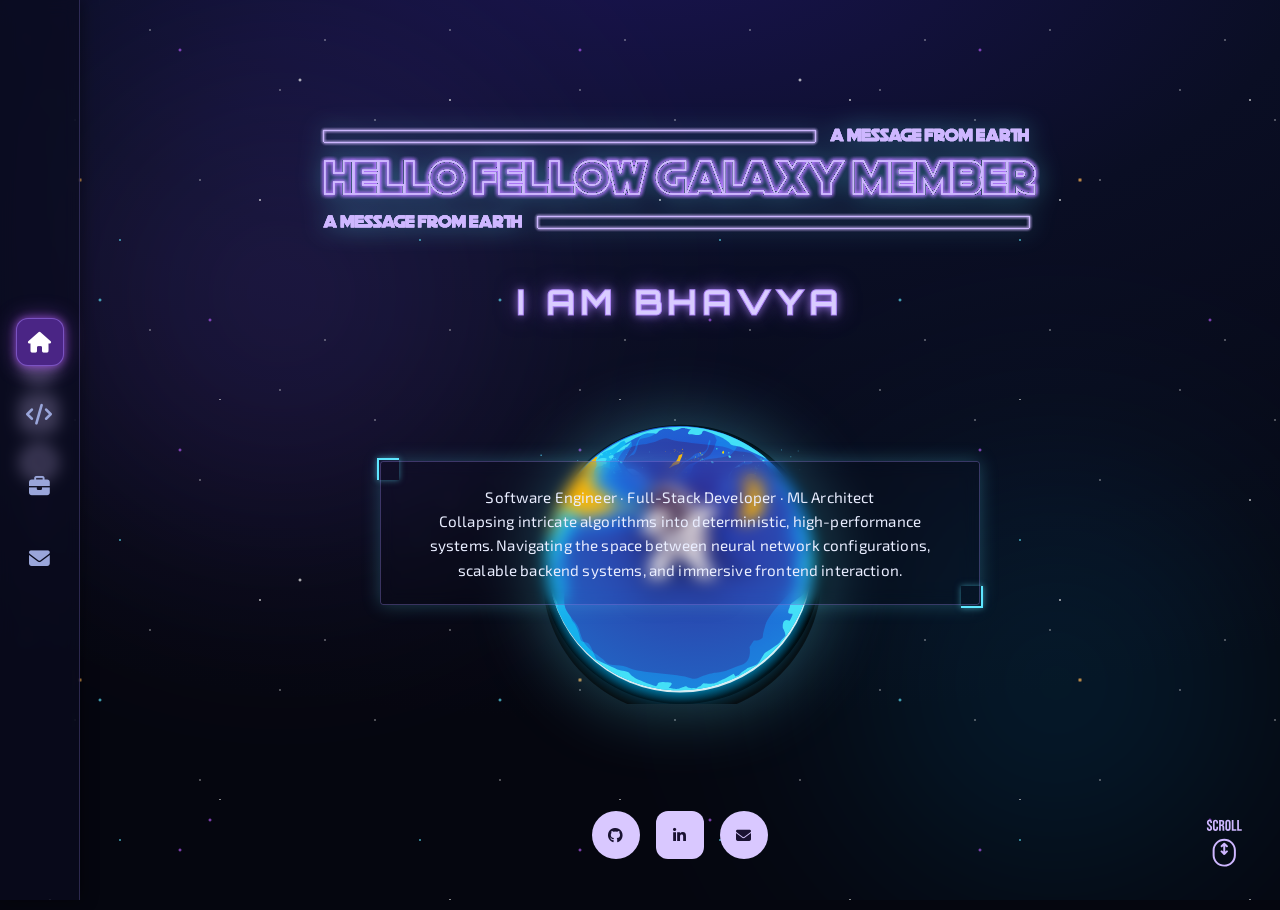
==== index.html @ 4225a335 "." ====
<!DOCTYPE html>
<html lang="en">

<head>
    <meta charset="UTF-8">
    <meta name="viewport" content="width=device-width, initial-scale=1.0">
    <title>Bhavya | Space Portfolio Dashboard</title>
    <link rel="stylesheet" href="style.css">
    <link rel="stylesheet" href="https://cdnjs.cloudflare.com/ajax/libs/font-awesome/6.4.0/css/all.min.css">
</head>

<body>


    <div class="sky" aria-hidden="true">
        <div class="sky__nebula sky__nebula--a"></div>
        <div class="sky__nebula sky__nebula--b"></div>
        <div class="stars-container">
            <div class="stars stars-1"></div>
            <div class="stars stars-2"></div>
            <div class="stars stars-3"></div>
        </div>
    </div>



    <input type="checkbox" id="nav-toggle-check" class="nav-toggle-check">

    <label for="nav-toggle-check" class="hamburger-menu" id="nav-toggle">
        <span aria-hidden="true"></span>
        <span aria-hidden="true"></span>
        <span aria-hidden="true"></span>
    </label>

    <nav id="nav-panel" class="mobile-nav-panel glass-card" aria-label="Page sections">
        <ul>
            <li><a href="index.html">Home</a></li>
            <li><a href="skills.html">Skills</a></li>
            <li><a href="projects.html">Projects</a></li>
            <li><a href="contact.html">Contact</a></li>
        </ul>
    </nav>


    <nav class="social-rail" aria-label="Social links">
        <ul>
            <li>
                <a href="https://github.com/HiteshCode-Projects/June_webDevelopment" target="_blank" rel="noopener"
                    aria-label="GitHub" title="GitHub">
                    <i class="fa-brands fa-github"></i>
                </a>
            </li>
            <li>
                <a href="https://linkedin.com" target="_blank" rel="noopener" aria-label="LinkedIn" title="LinkedIn">
                    <i class="fa-brands fa-linkedin-in"></i>
                </a>
            </li>
            <li>
                <a href="mailto:bhavya23482007@gmail.com" aria-label="Email" title="Email">
                    <i class="fa-solid fa-envelope"></i>
                </a>
            </li>
        </ul>
        <span class="social-rail__line" aria-hidden="true"></span>
    </nav>


    <a href="skills.html" class="scroll-down-hint" id="scroll-hint" aria-label="Scroll down">
        <img src="assets/scroll.svg" alt="Scroll down">
    </a>


    <aside class="sidebar">
        <nav>
            <ul class="nav-links">
                <li><a href="index.html" class="active" title="Home"><i class="fa-solid fa-house"></i></a></li>
                <li><a href="skills.html" title="Skills"><i class="fa-solid fa-code"></i></a></li>
                <li><a href="projects.html" title="Projects & Experience"><i class="fa-solid fa-briefcase"></i></a></li>
                <li><a href="contact.html" title="Contact"><i class="fa-solid fa-envelope"></i></a></li>
            </ul>
        </nav>
    </aside>


    <div class="app-container">


        <main>
            <section class="hero" id="top">
                <div class="hero__content">
                    <img class="hero__title" src="assets/hero-title.svg"
                        alt="A MESSAGE FROM EARTH — HELLO FELLOW GALAXY MEMBER" width="902" height="155" data-reveal>
                    <p class="hero__name" data-reveal data-reveal-delay="140">I AM BHAVYA</p>
                </div>

                <div class="hero__interactive-scene">

                    <div class="hero__scene" aria-hidden="true">
                        <img class="hero__planet" src="assets/planet-full.svg" alt="Planet">
                        <div class="hero__astronaut">
                            <img class="hero__astronaut-img" src="assets/astronaut.svg" alt="Astronaut" width="101"
                                height="125">
                        </div>
                    </div>


                    <div class="hero__intro glass-card" data-reveal data-reveal-delay="240">
                        <p>Software Engineer · Full-Stack Developer · ML Architect<br>
                            Collapsing intricate algorithms into deterministic, high-performance systems. Navigating the
                            space between neural network configurations, scalable backend systems, and immersive
                            frontend
                            interaction.</p>
                    </div>
                </div>
            </section>
        </main>

        <footer>
            <ul class="contact__socials">
                <li>
                    <a href="https://github.com/HiteshCode-Projects/June_webDevelopment" target="_blank" rel="noopener"
                        aria-label="GitHub" title="GitHub">
                        <i class="fa-brands fa-github"></i>
                    </a>
                </li>
                <li>
                    <a href="https://linkedin.com" target="_blank" rel="noopener" aria-label="LinkedIn"
                        title="LinkedIn">
                        <i class="fa-brands fa-linkedin-in"></i>
                    </a>
                </li>
                <li>
                    <a href="mailto:bhavya23482007@gmail.com" aria-label="Email" title="Email">
                        <i class="fa-solid fa-envelope"></i>
                    </a>
                </li>
            </ul>
        </footer>
    </div>
</body>

</html>
---- style.css ----
@import url('https://fonts.googleapis.com/css2?family=Orbitron:wght@500;700;800&family=Press+Start+2P&family=Exo+2:ital,wght@0,100..900;1,100..900&display=swap');

:root {
    --c-bg: #05060f;
    --c-bg-2: #0a0e24;
    --c-indigo: #131a44;
    --c-violet: #241653;
    --c-purple: #4a2585;
    --c-cyan: #5ee7ff;
    --c-cyan-2: #00d0ff;
    --c-magenta: #b85cff;
    --c-amber: #ffb454;
    --c-text: #e9edff;
    --c-muted: #9aa6da;
    --c-line: rgba(94, 231, 255, .35);
    --c-panel: rgba(10, 16, 46, .55);
    --c-panel-brd: rgba(94, 231, 255, .45);

    --glow-cyan: 0 0 8px rgba(94, 231, 255, .75), 0 0 22px rgba(0, 208, 255, .45);
    --glow-magenta: 0 0 8px rgba(184, 92, 255, .7), 0 0 22px rgba(184, 92, 255, .4);
    --glow-soft: 0 0 18px rgba(94, 231, 255, .25);

    --font-display: "Orbitron", "Exo 2", sans-serif;
    --font-pixel: "Press Start 2P", "Orbitron", monospace;
    --font-body: "Exo 2", system-ui, -apple-system, Segoe UI, sans-serif;
    --maxw: 1280px;
    --pad: clamp(1.25rem, 4vw, 4rem);
    --radius: 14px;
}

* {
    margin: 0;
    padding: 0;
    box-sizing: border-box;
}

html {
    scroll-behavior: smooth;
    scrollbar-color: var(--c-purple) var(--c-bg);
    scrollbar-width: thin;
}

::-webkit-scrollbar {
    width: 10px;
    height: 10px;
}

::-webkit-scrollbar-track {
    background: var(--c-bg);
}

::-webkit-scrollbar-thumb {
    background: linear-gradient(180deg, var(--c-purple), var(--c-cyan));
    border-radius: 5px;
    border: 2px solid var(--c-bg);
}

::-webkit-scrollbar-thumb:hover {
    background: linear-gradient(180deg, var(--c-magenta), var(--c-cyan));
}

body {
    background-color: var(--c-bg);
    font-family: var(--font-body);
    color: var(--c-text);
    min-height: 100vh;
    overflow-x: hidden;
    line-height: 1.6;
    font-size: clamp(15px, 1.05vw, 17px);
    letter-spacing: .01em;
    -webkit-font-smoothing: antialiased;
    text-rendering: optimizeLegibility;
}


.app-container {
    margin-left: 80px;
    display: flex;
    flex-direction: column;
    align-items: center;
    padding: var(--pad);
    width: calc(100% - 80px);
    min-height: 100vh;
    position: relative;
    z-index: 2;
}

@media(max-width: 720px) {
    .app-container {
        margin-left: 0;
        width: 100%;
        padding-top: 5rem;
    }
}

a {
    color: inherit;
    text-decoration: none;
}

button {
    font-family: inherit;
    cursor: pointer;
}

h1,
h2,
h3 {
    font-family: var(--font-display);
    font-weight: 800;
    line-height: 1.1;
    letter-spacing: .04em;
}


.sky {
    position: fixed;
    inset: 0;
    z-index: 1;
    background: radial-gradient(120% 90% at 50% -10%, #1a1452, #0a0e24 45%, #05060f);
    pointer-events: none;
    overflow: hidden;
}

.sky__nebula {
    position: absolute;
    border-radius: 50%;
    filter: blur(70px);
    opacity: .35;
    mix-blend-mode: screen;
}

.sky__nebula--a {
    width: 60vw;
    height: 60vw;
    top: -10vh;
    left: -8vw;
    background: radial-gradient(circle, rgba(74, 37, 133, 0.9), transparent 65%);
}

.sky__nebula--b {
    width: 55vw;
    height: 55vw;
    bottom: -15vh;
    right: -10vw;
    background: radial-gradient(circle, rgba(0, 120, 180, 0.55), transparent 65%);
}

.stars-container {
    position: absolute;
    inset: 0;
    width: 100%;
    height: 100%;
}

.stars {
    position: absolute;
    top: 0;
    left: 0;
    width: 100%;
    height: 200%;

    pointer-events: none;
}

.stars-1 {
    background-image:
        radial-gradient(1px 1px at 25px 40px, #fff, rgba(0, 0, 0, 0)),
        radial-gradient(1px 1px at 75px 120px, #fff, rgba(0, 0, 0, 0)),
        radial-gradient(1px 1px at 150px 30px, #fff, rgba(0, 0, 0, 0)),
        radial-gradient(1px 1px at 200px 180px, #fff, rgba(0, 0, 0, 0)),
        radial-gradient(1.5px 1.5px at 120px 240px, var(--c-cyan), rgba(0, 0, 0, 0)),
        radial-gradient(1px 1px at 280px 90px, #fff, rgba(0, 0, 0, 0));
    background-size: 300px 300px;
    animation: space-drift 150s linear infinite;
}

.stars-2 {
    background-image:
        radial-gradient(1.5px 1.5px at 50px 100px, #fff, rgba(0, 0, 0, 0)),
        radial-gradient(2px 2px at 180px 50px, var(--c-magenta), rgba(0, 0, 0, 0)),
        radial-gradient(1.5px 1.5px at 260px 200px, #fff, rgba(0, 0, 0, 0)),
        radial-gradient(2px 2px at 100px 300px, var(--c-cyan), rgba(0, 0, 0, 0)),
        radial-gradient(1.5px 1.5px at 220px 400px, #fff, rgba(0, 0, 0, 0));
    background-size: 400px 400px;
    animation: space-drift 90s linear infinite;
}

.stars-3 {
    background-image:
        radial-gradient(2.5px 2.5px at 80px 180px, var(--c-amber), rgba(0, 0, 0, 0)),
        radial-gradient(2px 2px at 300px 80px, #fff, rgba(0, 0, 0, 0)),
        radial-gradient(2px 2px at 210px 320px, var(--c-magenta), rgba(0, 0, 0, 0));
    background-size: 500px 500px;
    animation: space-drift 55s linear infinite;
}

@keyframes space-drift {
    from {
        transform: translateY(0);
    }

    to {
        transform: translateY(-50%);
    }


}


.sidebar {
    position: fixed;
    top: 0;
    left: 0;
    height: 100vh;
    width: 80px;
    background-color: rgba(10, 12, 32, 0.7);
    border-right: 1px solid rgba(150, 132, 230, 0.25);
    backdrop-filter: blur(8px);
    -webkit-backdrop-filter: blur(8px);
    padding: 2rem 0;
    box-shadow: 2px 0 15px rgba(0, 0, 0, 0.4);
    z-index: 50;
    display: flex;
    flex-direction: column;
    justify-content: center;
}

.nav-links {
    list-style: none;
    display: flex;
    flex-direction: column;
    align-items: center;
    gap: 1.5rem;
}

.nav-links li {
    width: 100%;
    display: flex;
    justify-content: center;
}

.nav-links a {
    display: flex;
    justify-content: center;
    align-items: center;
    color: var(--c-muted);
    font-size: 1.3rem;
    width: 48px;
    height: 48px;
    border-radius: 12px;
    border: 1px solid transparent;
    transition: all 0.3s cubic-bezier(0.2, 0.8, 0.2, 1);
}

.nav-links a:hover {
    color: var(--c-cyan);
    background-color: rgba(94, 231, 255, 0.1);
    border-color: rgba(94, 231, 255, 0.3);
    box-shadow: var(--glow-soft);
    transform: translateY(-2px);
}

.nav-links a.active {
    color: #fff;
    background-color: var(--c-purple);
    border-color: rgba(169, 130, 255, 0.5);
    box-shadow: var(--glow-magenta);
}

@media(max-width: 720px) {
    .sidebar {
        display: none;

    }
}


.glass-card {
    position: relative;
    background: rgba(10, 12, 32, 0.82);
    border: 1px solid rgba(150, 132, 230, 0.35);
    border-radius: 3px;
    backdrop-filter: blur(6px);
    -webkit-backdrop-filter: blur(6px);
    box-shadow: var(--glow-soft);
}

.glass-card:before,
.glass-card:after {
    content: "";
    position: absolute;
    width: 20px;
    height: 20px;
    border: 2px solid var(--c-cyan);
    box-shadow: 0 0 6px rgba(94, 231, 255, 0.5);
    pointer-events: none;
}

.glass-card:before {
    top: -4px;
    left: -4px;
    border-right: 0;
    border-bottom: 0;
}

.glass-card:after {
    bottom: -4px;
    right: -4px;
    border-left: 0;
    border-top: 0;
}


.btn {
    display: inline-flex;
    align-items: center;
    gap: .55em;
    font-family: var(--font-pixel);
    font-size: .62rem;
    letter-spacing: .12em;
    text-transform: uppercase;
    color: var(--c-cyan);
    padding: .85em 1.4em;
    border: 1px solid var(--c-panel-brd);
    border-radius: 999px;
    background: rgba(10, 16, 46, 0.4);
    transition: all 0.25s ease;
    box-shadow: var(--glow-soft);
}

.btn:hover {
    color: #fff;
    background: rgba(94, 231, 255, 0.15);
    box-shadow: var(--glow-cyan);
    transform: translateY(-2px);
}


.title-img {
    display: block;
    height: clamp(54px, 8vh, 96px);
    width: auto;
    max-width: 90vw;
    margin: 0 auto;
    filter: drop-shadow(0 0 8px rgba(94, 231, 255, 0.3));
}

.subtitle-img {
    display: block;
    height: clamp(18px, 2.5vh, 28px);
    width: auto;
    max-width: 85vw;
    margin: 1rem auto 0;
    filter: drop-shadow(0 0 6px rgba(169, 130, 255, 0.3));
}


[data-reveal] {
    opacity: 0;
    animation: fade-reveal-in 0.9s cubic-bezier(.2, .7, .2, 1) forwards;
}

[data-reveal-delay="60"] {
    animation-delay: 60ms;
}

[data-reveal-delay="80"] {
    animation-delay: 80ms;
}

[data-reveal-delay="100"] {
    animation-delay: 100ms;
}

[data-reveal-delay="120"] {
    animation-delay: 120ms;
}

[data-reveal-delay="140"] {
    animation-delay: 140ms;
}

[data-reveal-delay="160"] {
    animation-delay: 160ms;
}

[data-reveal-delay="180"] {
    animation-delay: 180ms;
}

[data-reveal-delay="200"] {
    animation-delay: 200ms;
}

[data-reveal-delay="220"] {
    animation-delay: 220ms;
}

[data-reveal-delay="240"] {
    animation-delay: 240ms;
}

[data-reveal-delay="260"] {
    animation-delay: 260ms;
}

@keyframes fade-reveal-in {
    from {
        opacity: 0;
        transform: translateY(22px);
    }

    to {
        opacity: 1;
        transform: translateY(0);
    }
}


.hero {
    width: 100%;
    max-width: 1000px;
    min-height: 80vh;
    display: flex;
    flex-direction: column;
    align-items: center;
    justify-content: center;
    padding-top: clamp(3rem, 8vh, 6rem);
    padding-bottom: 2rem;
    position: relative;
}

.hero__content {
    display: flex;
    flex-direction: column;
    align-items: center;
    gap: 1rem;
    z-index: 10;
    text-align: center;
}

.hero__title {
    width: min(720px, 94%);
    height: auto;
    filter: drop-shadow(0 0 12px rgba(94, 231, 255, 0.45));
}

.hero__name {
    font-family: var(--font-display);
    font-weight: 800;
    font-size: clamp(1.2rem, 3.2vw, 2.2rem);
    letter-spacing: .14em;
    text-transform: uppercase;
    color: #d9ccff;
    -webkit-text-stroke: 1px rgba(179, 136, 255, 0.9);
    text-shadow: 0 0 8px rgba(179, 136, 255, 0.85), 0 0 22px rgba(150, 100, 255, 0.55);
    margin-top: 0.5rem;
}

.hero__interactive-scene {
    position: relative;
    width: 100%;
    display: flex;
    justify-content: center;
    align-items: center;
    margin: 2rem 0;
}

.hero__scene {
    position: relative;
    width: 100%;
    height: clamp(280px, 38vh, 420px);
    margin: 0;
    display: flex;
    justify-content: center;
    align-items: center;
    pointer-events: none;
}

.hero__planet {
    position: absolute;
    bottom: 0;
    width: clamp(260px, 32vh, 380px);
    height: auto;
    filter: drop-shadow(0 0 35px rgba(94, 231, 255, 0.35));
    z-index: 5;
    animation: floating-planet-subtle 25s ease-in-out infinite;
}

@keyframes floating-planet-subtle {

    0%,
    100% {
        transform: translateY(0);
    }

    50% {
        transform: translateY(-6px);
    }
}

.hero__astronaut {
    position: absolute;
    bottom: 35%;
    width: clamp(76px, 8vh, 104px);
    z-index: 6;
}

.hero__astronaut-img {
    width: 100%;
    height: auto;
    filter: drop-shadow(0 8px 16px rgba(0, 0, 0, 0.5));
    animation: float-astronaut 5s ease-in-out infinite;
}

@keyframes float-astronaut {

    0%,
    100% {
        transform: translateY(0) rotate(0deg);
    }

    50% {
        transform: translateY(-8px) rotate(-2deg);
    }
}

.hero__intro {
    position: absolute;
    width: min(600px, 90vw);
    padding: 1.4rem 1.8rem;
    font-size: .95rem;
    line-height: 1.6;
    color: var(--c-text);
    text-align: center;
    z-index: 10;
    background: transparent;
    backdrop-filter: blur(8px);
    -webkit-backdrop-filter: blur(8px);
}


.skills-container {
    width: 100%;
    max-width: 1000px;
    padding-top: 2rem;
}

.skills__head {
    text-align: center;
    margin-bottom: clamp(2.5rem, 6vh, 4rem);
}

.skills__grid {
    list-style: none;
    display: grid;
    grid-template-columns: repeat(auto-fit, minmax(190px, 1fr));
    gap: clamp(1rem, 2vw, 1.5rem);
    width: 100%;
}

.skill {
    display: flex;
    flex-direction: column;
    align-items: center;
    justify-content: center;
    gap: .4rem;
    padding: 1.5rem 1rem;
    text-align: center;
    background: rgba(8, 12, 30, 0.65);
    border: 1px solid rgba(150, 132, 230, 0.35);
    border-radius: 4px;
    transition: all 0.3s cubic-bezier(0.2, 0.8, 0.2, 1);
}

.skill:hover {
    transform: translateY(-6px);
    border-color: var(--c-cyan);
    box-shadow: var(--glow-cyan);
    background: rgba(94, 231, 255, 0.08);
}

.skill__name {
    font-family: var(--font-display);
    font-weight: 700;
    font-size: 1.1rem;
    letter-spacing: .03em;
    color: #fff;
}

.skill__tag {
    font-family: var(--font-pixel);
    font-size: .52rem;
    letter-spacing: .1em;
    color: var(--c-muted);
    text-transform: uppercase;
}


.projects-container {
    width: 100%;
    max-width: 900px;
    padding-top: 2rem;
}

.projects__head {
    text-align: center;
    margin-bottom: clamp(2rem, 5vh, 3.5rem);
}

.carousel-container {
    width: 100%;
    position: relative;
    margin-bottom: 2rem;
}


.slide-radio {
    display: none;
}

.carousel {
    position: relative;
    width: 100%;
    display: flex;
    justify-content: center;
    align-items: center;
    min-height: 350px;
}

.slide-card {
    position: absolute;
    top: 0;
    left: 50%;
    transform: translate(-50%, 15px) scale(.97);
    width: min(600px, 100%);
    padding: clamp(1.6rem, 4vw, 2.5rem);
    display: flex;
    flex-direction: column;
    align-items: center;
    text-align: center;
    gap: 1rem;
    opacity: 0;
    visibility: hidden;
    pointer-events: none;
    transition: opacity .45s ease, transform .45s ease, visibility .45s;
    z-index: 10;
}


#proj-slide-1:checked~.carousel .slide-card-1,
#proj-slide-2:checked~.carousel .slide-card-2,
#proj-slide-3:checked~.carousel .slide-card-3,
#proj-slide-4:checked~.carousel .slide-card-4 {
    opacity: 1;
    visibility: visible;
    transform: translate(-50%, 0) scale(1);
    position: relative;

    left: auto;
    pointer-events: auto;
}

.card__code {
    font-family: var(--font-pixel);
    font-size: .62rem;
    letter-spacing: .12em;
    color: var(--c-muted);
    margin: 0;
}

.card__code span {
    color: var(--c-magenta);
    text-shadow: var(--glow-magenta);
}

.card__title {
    font-family: var(--font-display);
    font-size: clamp(1.4rem, 3.2vw, 2.1rem);
    text-shadow: 0 0 15px rgba(169, 130, 255, 0.35);
    color: #fff;
}

.card__desc {
    margin: 0;
    color: var(--c-text);
    max-width: 52ch;
    font-size: .95rem;
    line-height: 1.6;
}

.card__tags {
    list-style: none;
    display: flex;
    flex-wrap: wrap;
    justify-content: center;
    gap: .5rem;
    margin: .5rem 0;
}

.card__tags li {
    font-family: var(--font-pixel);
    font-size: .52rem;
    letter-spacing: .08em;
    color: #d9c8ff;
    padding: .45em .8em;
    border: 1px solid rgba(169, 130, 255, 0.4);
    border-radius: 999px;
    background: rgba(74, 37, 133, 0.2);
}

.card__link {
    margin-top: .5rem;
    color: #d9c8ff;
    border-color: rgba(150, 132, 230, 0.5);
    background: rgba(74, 37, 133, 0.25);
}

.card__link:hover {
    color: #fff;
    background: rgba(169, 130, 255, 0.2);
    box-shadow: var(--glow-magenta);
}


.carousel-controls {
    width: 100%;
    display: flex;
    align-items: center;
    justify-content: space-between;
    margin-top: 1.5rem;
    gap: 1.5rem;
}

.carousel__nav {
    display: grid;
    place-items: center;
    width: 52px;
    height: 52px;
    border-radius: 50%;
    color: var(--c-muted);
    background: rgba(10, 16, 46, 0.5);
    border: 1px solid rgba(150, 132, 230, 0.4);
    cursor: pointer;
    transition: all 0.25s ease;
}

.carousel__nav:hover {
    color: #fff;
    background: rgba(169, 130, 255, 0.2);
    border-color: rgba(169, 130, 255, 0.7);
    box-shadow: var(--glow-magenta);
    transform: scale(1.08);
}

.carousel__counter {
    font-family: var(--font-pixel);
    font-size: .65rem;
    letter-spacing: .2em;
    color: #d9c8ff;
    text-shadow: var(--glow-magenta);
    padding: .4rem 1.2rem;
    border: 1px solid rgba(150, 132, 230, 0.4);
    border-radius: 999px;
    background: rgba(10, 16, 46, 0.6);
}

@media(max-width: 560px) {
    .carousel__nav {
        width: 44px;
        height: 44px;
    }

    .carousel {
        min-height: 430px;
    }
}


.experience-section {
    width: 100%;
    margin-top: 5rem;
}

.timeline {
    list-style: none;
    margin: 2rem auto 0;
    padding: 0;
    max-width: 760px;
    position: relative;
}

.timeline:before {
    content: "";
    position: absolute;
    left: 9px;
    top: 6px;
    bottom: 6px;
    width: 2px;
    background: linear-gradient(var(--c-magenta), transparent);
    opacity: .6;
}

.timeline__item {
    position: relative;
    padding-left: 3rem;
    margin-bottom: 2rem;
}

.timeline__node {
    position: absolute;
    left: 1px;
    top: 1.4rem;
    width: 18px;
    height: 18px;
    border-radius: 50%;
    background: var(--c-magenta);
    box-shadow: var(--glow-magenta);
    border: 3px solid var(--c-bg);
}

.timeline__card {
    padding: 1.5rem 1.8rem;
    transition: all 0.3s cubic-bezier(0.2, 0.8, 0.2, 1);
}

.timeline__card:hover {
    border-color: var(--c-magenta);
    box-shadow: var(--glow-magenta);
    transform: translateX(4px);
}

.timeline__top {
    display: flex;
    flex-wrap: wrap;
    align-items: baseline;
    justify-content: space-between;
    gap: .5rem;
}

.timeline__role {
    font-family: var(--font-display);
    font-size: 1.25rem;
    font-weight: 700;
    color: #fff;
}

.timeline__period {
    font-family: var(--font-pixel);
    font-size: .55rem;
    letter-spacing: .1em;
    color: #d9c8ff;
    text-shadow: 0 0 6px rgba(169, 130, 255, 0.65);
}

.timeline__org {
    color: var(--c-cyan-2);
    font-weight: 600;
    margin: .3rem 0 .7rem;
    text-shadow: 0 0 10px rgba(0, 208, 255, 0.4);
    font-family: var(--font-display);
}

.timeline__desc {
    margin: 0;
    color: var(--c-text);
    font-size: .95rem;
    line-height: 1.6;
}


.contact-container {
    width: 100%;
    max-width: 720px;
    padding-top: 2rem;
}

.contact__head {
    text-align: center;
    margin-bottom: 2.5rem;
}

.contact__blurb {
    color: #fff;
    margin-top: 1rem;
    font-size: 1rem;
}

.contact__form {
    padding: clamp(1.6rem, 4vw, 2.8rem);
    display: flex;
    flex-direction: column;
    gap: 1.3rem;
    background: rgba(10, 12, 32, 0.7);
    border-radius: 4px;
}

.field {
    display: grid;
    grid-template-columns: 110px 1fr;
    align-items: start;
    gap: .4rem 1rem;
}

.field>span {
    font-family: var(--font-pixel);
    font-size: .62rem;
    letter-spacing: .08em;
    color: #fff;
    text-align: right;
    padding-top: .85rem;
    white-space: nowrap;
}

.field input,
.field textarea {
    width: 100%;
    font-family: var(--font-body);
    font-size: 1rem;
    color: var(--c-text);
    background: rgba(124, 104, 196, 0.15);
    border: 1px solid rgba(150, 132, 230, 0.35);
    border-radius: 6px;
    padding: .75rem 1rem;
    resize: vertical;
    transition: all 0.25s ease;
}

.field input::placeholder,
.field textarea::placeholder {
    color: rgba(184, 172, 228, 0.45);
    text-transform: uppercase;
    font-size: .8rem;
    letter-spacing: .04em;
}

.field input:focus,
.field textarea:focus {
    outline: none;
    border-color: var(--c-cyan);
    box-shadow: var(--glow-cyan);
    background: rgba(124, 104, 196, 0.25);
}

@media(max-width: 520px) {
    .field {
        grid-template-columns: 1fr;
    }

    .field>span {
        text-align: left;
        padding-top: 0;
        margin-bottom: 0.2rem;
    }
}

.contact__actions {
    display: flex;
    flex-wrap: wrap;
    align-items: center;
    justify-content: space-between;
    gap: 1.2rem;
    margin-top: .5rem;
}

.contact__send {
    color: #d9ccff;
    border-color: rgba(150, 132, 230, 0.55);
    background: rgba(124, 104, 196, 0.18);
}

.contact__send:hover {
    color: #fff;
    background: rgba(169, 130, 255, 0.25);
    box-shadow: var(--glow-magenta);
}

.contact__direct {
    color: var(--c-muted);
    font-size: .92rem;
    transition: color 0.2s ease;
}

.contact__direct:hover {
    color: var(--c-cyan);
    text-shadow: 0 0 6px rgba(94, 231, 255, 0.4);
}

.contact__status {
    margin: 0;
    font-size: .9rem;
    padding: 0.5rem 1rem;
    border-radius: 4px;
    font-weight: 600;
}

.contact__status.is-ok {
    color: var(--c-cyan);
    background: rgba(94, 231, 255, 0.08);
    border: 1px solid rgba(94, 231, 255, 0.3);
}

.contact__status.is-err {
    color: #ff7a9c;
    background: rgba(255, 122, 156, 0.08);
    border: 1px solid rgba(255, 122, 156, 0.3);
}

.contact__socials {
    list-style: none;
    display: flex;
    justify-content: center;
    gap: 1rem;
    margin: 2.5rem 0 0;
    padding: 0;
}

.contact__socials a {
    display: grid;
    place-items: center;
    width: 48px;
    height: 48px;
    border-radius: 12px;
    color: #1a1232;
    background: #d9c8ff;
    transition: all 0.25s cubic-bezier(0.2, 0.8, 0.2, 1);
}

.contact__socials li:nth-child(odd) a {
    border-radius: 50%;
}

.contact__socials a:hover {
    background: #f0e3ff;
    box-shadow: var(--glow-magenta);
    transform: translateY(-3px);
    color: #05060f;
}


/*.footer {
    text-align: center;
    padding: 3rem 1rem var(--pad);
    font-family: var(--font-pixel);
    font-size: .52rem;
    letter-spacing: .12em;
    color: var(--c-muted);
    position: relative;
    z-index: 10;
    width: 100%;
}*/


.nav-toggle-check {
    display: none;

}

.hamburger-menu {
    position: fixed;
    top: clamp(1rem, 2.5vh, 2rem);
    right: clamp(1rem, 3vw, 2.5rem);
    z-index: 60;
    width: 46px;
    height: 46px;
    display: none;

    place-items: center;
    gap: 5px;
    background: rgba(10, 12, 32, 0.72);
    border: 1px solid rgba(150, 132, 230, 0.55);
    border-radius: 8px;
    cursor: pointer;
    backdrop-filter: blur(6px);
    -webkit-backdrop-filter: blur(6px);
    transition: all 0.25s ease;
}

.hamburger-menu:hover {
    border-color: #a982ff;
    box-shadow: var(--glow-magenta);
}

.hamburger-menu span {
    grid-column: 1;
    grid-row: 1;
    width: 22px;
    height: 2px;
    background: #fff;
    border-radius: 2px;
    transition: transform .25s ease, opacity .2s ease;
}

.hamburger-menu span:nth-child(1) {
    transform: translateY(-7px);
}

.hamburger-menu span:nth-child(3) {
    transform: translateY(7px);
}


#nav-toggle-check:checked~.hamburger-menu {
    border-color: #a982ff;
    box-shadow: var(--glow-magenta);
}

#nav-toggle-check:checked~.hamburger-menu span:nth-child(1) {
    transform: rotate(45deg);
}

#nav-toggle-check:checked~.hamburger-menu span:nth-child(2) {
    opacity: 0;
}

#nav-toggle-check:checked~.hamburger-menu span:nth-child(3) {
    transform: rotate(-45deg);
}

.mobile-nav-panel {
    position: fixed;
    top: calc(clamp(1rem, 2.5vh, 2rem) + 55px);
    right: clamp(1rem, 3vw, 2.5rem);
    z-index: 59;
    min-width: 200px;
    padding: .9rem 1rem;
    opacity: 0;
    transform: translateY(-6px) scale(.98);
    transform-origin: top right;
    transition: opacity .2s ease, transform .2s ease, visibility .2s;
    visibility: hidden;
}


#nav-toggle-check:checked~.mobile-nav-panel {
    opacity: 1;
    transform: none;
    visibility: visible;
}

.mobile-nav-panel ul {
    list-style: none;
    margin: 0;
    padding: 0;
    display: flex;
    flex-direction: column;
    gap: .2rem;
}

.mobile-nav-panel a {
    display: block;
    font-family: var(--font-display);
    font-weight: 600;
    font-size: .95rem;
    letter-spacing: .04em;
    color: #fff;
    padding: .55rem .75rem;
    border-radius: 4px;
    transition: background .2s, color .2s;
}

.mobile-nav-panel a:hover {
    background: rgba(169, 130, 255, 0.18);
}

.mobile-nav-panel__only {
    display: block;
    border-top: 1px solid rgba(150, 132, 230, 0.25);
    margin-top: 0.5rem;
    padding-top: 0.5rem;
}

@media(max-width: 720px) {
    .hamburger-menu {
        display: grid;

    }
}


.social-rail {
    position: fixed;
    top: 50%;
    left: clamp(.6rem, 1.6vw, 1.6rem);
    transform: translateY(-50%);
    z-index: 50;
    display: flex;
    flex-direction: column;
    align-items: center;
    gap: 1rem;
}

.social-rail ul {
    list-style: none;
    margin: 0;
    padding: 0;
    display: flex;
    flex-direction: column;
    gap: .65rem;
}

.social-rail a {
    display: grid;
    place-items: center;
    width: 38px;
    height: 38px;
    border-radius: 10px;
    color: #1a1232;
    background: #d9c8ff;
    border: 1px solid transparent;
    transition: all 0.25s cubic-bezier(0.2, 0.8, 0.2, 1);
}

.social-rail li:nth-child(odd) a {
    border-radius: 50%;
}

.social-rail a:hover {
    background: #f0e3ff;
    box-shadow: var(--glow-magenta);
    transform: translateY(-2px) scale(1.05);
    color: #05060f;
}

.social-rail__line {
    width: 1px;
    height: 56px;
    background: linear-gradient(var(--c-magenta), transparent);
    opacity: .7;
}

@media(max-width: 720px) {
    .social-rail {
        display: none;

    }
}


.cv-badge {
    position: fixed;
    bottom: clamp(1rem, 3vh, 2rem);
    left: clamp(1rem, 3vw, 2.5rem);
    z-index: 45;
    display: flex;
    align-items: center;
    gap: .7rem;
    transition: all 0.25s cubic-bezier(0.2, 0.8, 0.2, 1);
    filter: drop-shadow(0 0 6px rgba(169, 130, 255, 0.4));
}

.cv-badge img {
    height: clamp(60px, 8vh, 88px);
    width: auto;
}

.cv-badge__label {
    font-family: var(--font-pixel);
    font-size: .55rem;
    letter-spacing: .16em;
    color: #fff;
    text-shadow: 0 0 6px rgba(169, 130, 255, .85), 0 0 16px rgba(150, 100, 255, .55);
    white-space: nowrap;
    max-width: 0;
    opacity: 0;
    overflow: hidden;
    transform: translateX(-6px);
    transition: max-width .35s ease, opacity .2s ease, transform .35s ease;
}

.cv-badge:hover .cv-badge__label,
.cv-badge:focus-visible .cv-badge__label {
    max-width: 180px;
    padding-right: .4rem;
    opacity: 1;
    transform: translateX(0);
}

.cv-badge:hover {
    transform: translateY(-3px) scale(1.03);
    filter: drop-shadow(0 0 10px rgba(169, 130, 255, 0.8));
}

@media(max-width: 720px) {
    .cv-badge {
        display: none;
    }
}


.scroll-down-hint {
    position: fixed;
    bottom: clamp(1rem, 3vh, 2rem);
    right: clamp(1rem, 3vw, 2.5rem);
    z-index: 45;
    display: block;
    transition: opacity .4s, transform .4s;
}

.scroll-down-hint img {
    height: clamp(40px, 5.5vh, 52px);
    width: auto;
    animation: bob-hint 1.6s ease-in-out infinite;
}

@keyframes bob-hint {

    0%,
    100% {
        transform: translateY(0);
    }

    50% {
        transform: translateY(5px);
    }
}


.planet-decor {
    position: absolute;
    width: var(--p-size);
    height: var(--p-size);
    z-index: 1;
    pointer-events: none;
    will-change: transform;
}

.planet-decor__img {
    width: 100%;
    height: 100%;
    transform: rotate(var(--p-rotate, 0deg));
    filter: drop-shadow(0 0 22px rgba(94, 231, 255, .22));
    animation: floating-planet 12s ease-in-out infinite;
}

@keyframes floating-planet {

    0%,
    100% {
        transform: translateY(0);
    }

    50% {
        transform: translateY(-10px);
    }
}

.planet-decor:nth-of-type(2n) .planet-decor__img {
    animation-duration: 14s;
    animation-delay: -3s;
}

.planet-decor:nth-of-type(3n) .planet-decor__img {
    animation-duration: 16s;
    animation-delay: -6s;
}

@media(max-width: 720px) {
    .planet-decor {
        width: calc(var(--p-size) * .5);
        height: calc(var(--p-size) * .5);
        opacity: .75;
    }
}

.ast-decor {
    position: absolute;
    width: var(--ast-size);
    z-index: 1;
    pointer-events: none;
    will-change: transform;
}

.ast-decor__img {
    width: 100%;
    height: auto;
    opacity: .9;
    filter: drop-shadow(0 8px 18px rgba(0, 0, 0, .45));
    animation: floating-astronaut-scene 9s ease-in-out infinite;
}

.ast-decor__img.is-flipped {
    animation-name: floating-astronaut-scene-flip;
}

@keyframes floating-astronaut-scene {

    0%,
    100% {
        transform: translateY(0) rotate(-4deg);
    }

    50% {
        transform: translateY(-16px) rotate(4deg);
    }
}

@keyframes floating-astronaut-scene-flip {

    0%,
    100% {
        transform: translateY(0) rotate(4deg) scaleX(-1);
    }

    50% {
        transform: translateY(-16px) rotate(-4deg) scaleX(-1);
    }
}

@media(max-width: 720px) {
    .ast-decor {
        width: calc(var(--ast-size) * .6);
        opacity: .8;
    }

    .ast-decor.hide-mobile {
        display: none;
    }
}
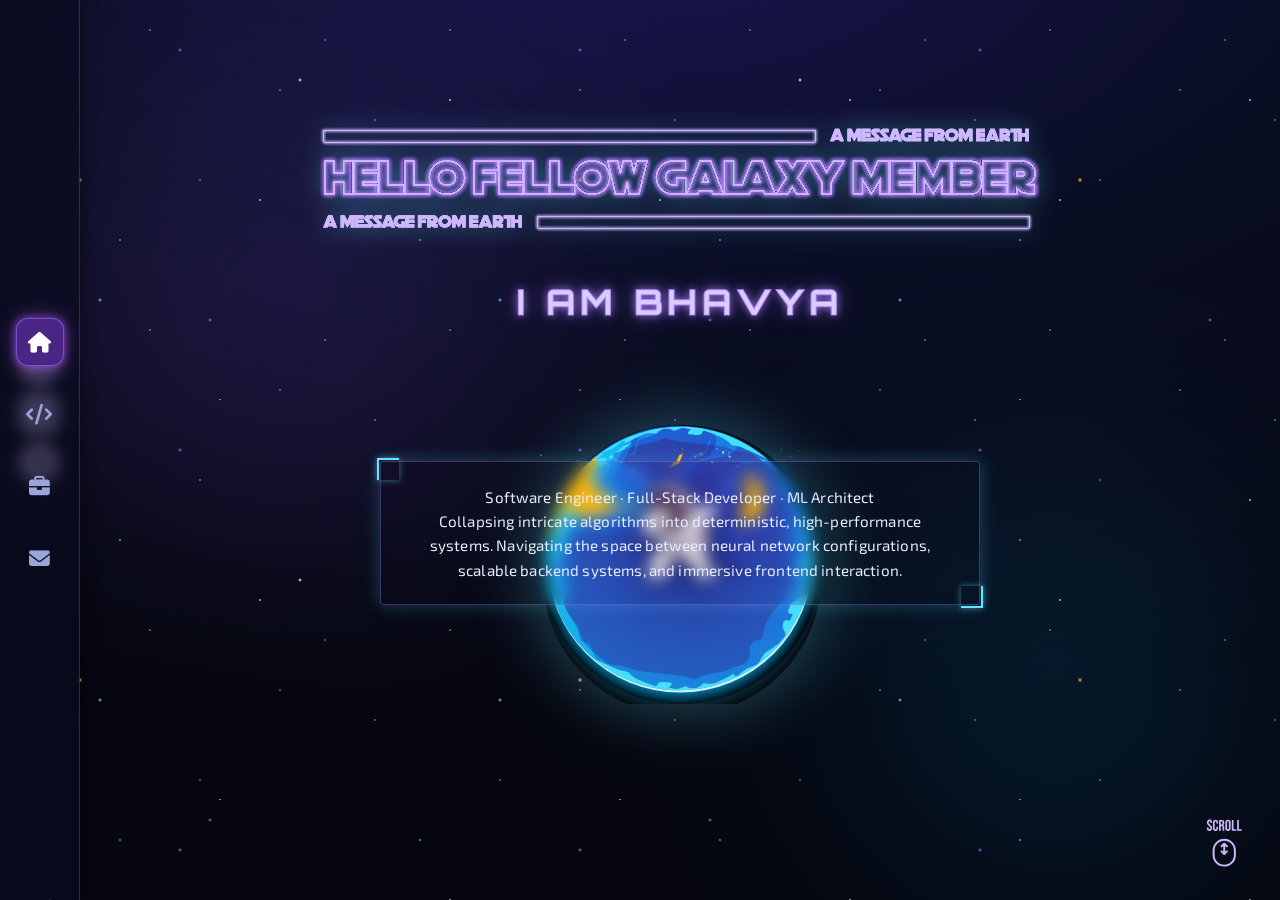
==== commit ea74a739: "Update index.html" ====
--- a/index.html
+++ b/index.html
@@ -114,29 +114,7 @@
                 </div>
             </section>
         </main>
-
-        <footer>
-            <ul class="contact__socials">
-                <li>
-                    <a href="https://github.com/HiteshCode-Projects/June_webDevelopment" target="_blank" rel="noopener"
-                        aria-label="GitHub" title="GitHub">
-                        <i class="fa-brands fa-github"></i>
-                    </a>
-                </li>
-                <li>
-                    <a href="https://linkedin.com" target="_blank" rel="noopener" aria-label="LinkedIn"
-                        title="LinkedIn">
-                        <i class="fa-brands fa-linkedin-in"></i>
-                    </a>
-                </li>
-                <li>
-                    <a href="mailto:bhavya23482007@gmail.com" aria-label="Email" title="Email">
-                        <i class="fa-solid fa-envelope"></i>
-                    </a>
-                </li>
-            </ul>
-        </footer>
     </div>
 </body>
 
-</html>+</html>
